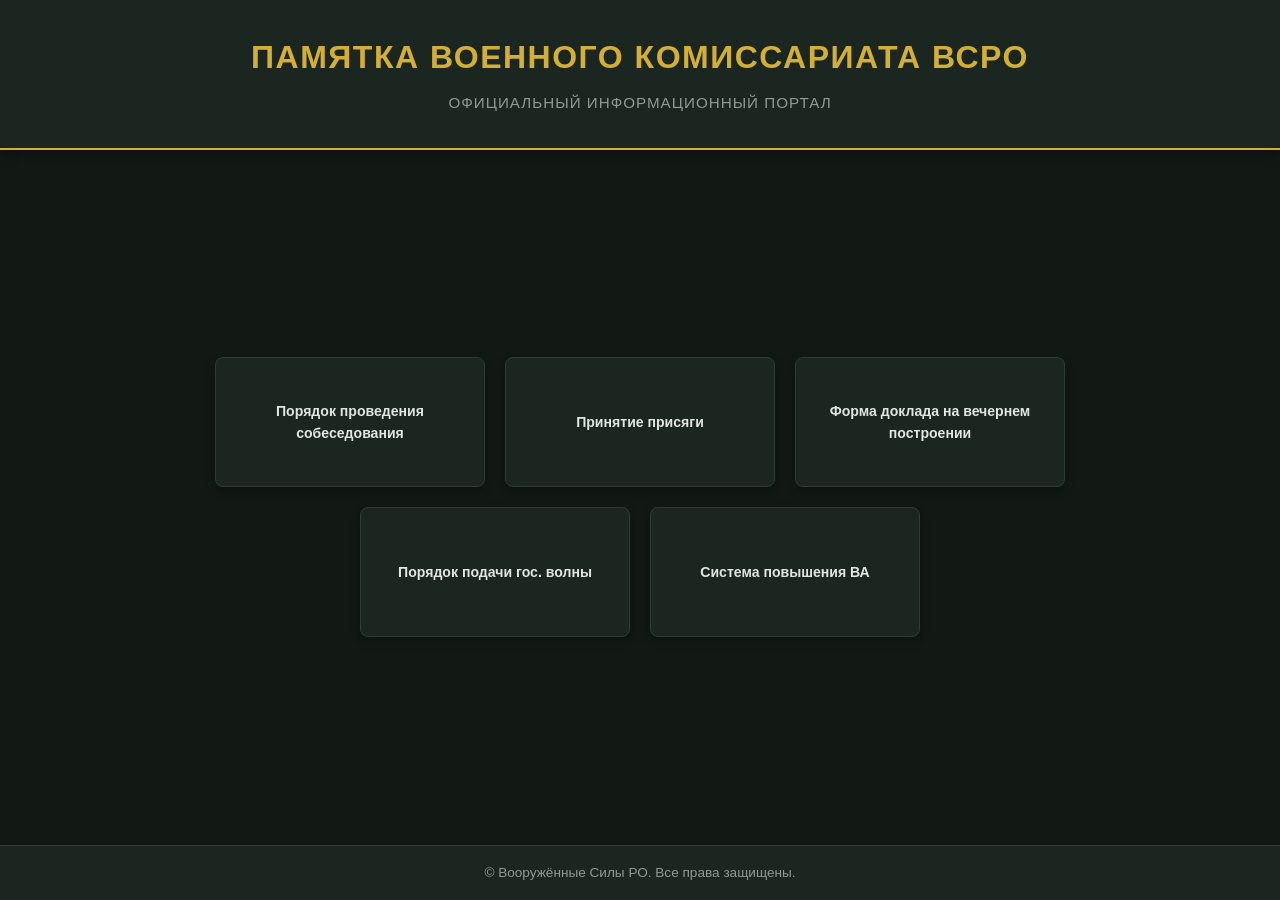
==== index.html @ a5b2d701 "Add files via upload" ====
<!DOCTYPE html>
<html lang="ru">
<head>
    <meta charset="UTF-8">
    <meta name="viewport" content="width=device-width, initial-scale=1.0">
    <title>Памятка ВК ВСРО</title>
    <link rel="stylesheet" href="style.css">
</head>
<body>

    <header class="site-header">
        <h1 class="site-title">Памятка Военного Комиссариата ВСРО</h1>
        <p class="site-subtitle">Официальный информационный портал</p>
    </header>

    <main class="container">
        <nav class="nav-grid">
            <a href="sobesedovanie.html" class="nav-button">Порядок проведения собеседования</a>
            <a href="prisyaga.html" class="nav-button">Принятие присяги</a>
            <a href="doklad.html" class="nav-button">Форма доклада на вечернем построении</a>
            <a href="gos_volna.html" class="nav-button">Порядок подачи гос. волны</a>
			<a href="povyshenie.html" class="nav-button">Система повышения ВА</a>
        </nav>
    </main>

    <footer class="site-footer">
        <p>&copy; Вооружённые Силы РО. Все права защищены.</p>
    </footer>

</body>
</html>
---- style.css ----
/* ==========================================================================
   СБРОС СТИЛЕЙ И ГЛОБАЛЬНЫЕ ПЕРЕМЕННЫЕ
   ========================================================================== */
* {
    box-sizing: border-box;
    margin: 0;
    padding: 0;
}

:root {
    /* Палитра в стиле милитари / официальный документ */
    --bg-color: #121915;          /* Тёмно-зелёный глубокий фон */
    --card-bg: #1c2620;           /* Цвет блоков и карточек */
    --accent-gold: #d4af37;       /* Золотой акцент для заголовков и рамок */
    --accent-hover: #f1c40f;      /* Яркий золотой при наведении */
    --text-main: #e0e6e3;         /* Светлый основной текст */
    --text-muted: #8e9b93;        /* Вспомогательный серый текст */
    --border-color: #2e3d34;      /* Цвет границ */
    --font-family: 'Segoe UI', Roboto, Helvetica, Arial, sans-serif;
}

html, body {
    height: 100%;
}

body {
    background-color: var(--bg-color);
    color: var(--text-main);
    font-family: var(--font-family);
    line-height: 1.6;
    display: flex;
    flex-direction: column;
    min-height: 100vh;
}

/* ==========================================================================
   ШАПКА И ПОДВАЛ (HEADER & FOOTER)
   ========================================================================== */
.site-header {
    background-color: var(--card-bg);
    border-bottom: 2px solid var(--accent-gold);
    text-align: center;
    padding: 2rem 1rem;
    box-shadow: 0 4px 12px rgba(0, 0, 0, 0.4);
    flex-shrink: 0;
}

.site-title {
    color: var(--accent-gold);
    font-size: 2rem;
    text-transform: uppercase;
    letter-spacing: 1.5px;
    font-weight: 700;
}

.site-subtitle {
    color: var(--text-muted);
    font-size: 0.95rem;
    margin-top: 0.5rem;
    text-transform: uppercase;
    letter-spacing: 1px;
}

.site-footer {
    margin-top: auto;
    background-color: var(--card-bg);
    border-top: 1px solid var(--border-color);
    text-align: center;
    padding: 1rem;
    color: var(--text-muted);
    font-size: 0.85rem;
    flex-shrink: 0;
}

/* ==========================================================================
   ОСНОВНОЙ КОНТЕЙНЕР
   ========================================================================== */
.container {
    width: 100%;
    max-width: 1200px; /* Расширили до 1200px, чтобы 2 колонки не сминались */
    margin: 0 auto;
    padding: 2rem 1rem;
    flex: 1 0 auto;
    display: flex;
    flex-direction: column;
}

/* ==========================================================================
   ГЛАВНАЯ СТРАНИЦА: ЦЕНТРИРОВАННАЯ И АДАПТИВНАЯ СЕТКА КНОПОК
   ========================================================================== */
.nav-grid {
    display: flex;
    flex-wrap: wrap;             /* Перенос на новую строку */
    justify-content: center;     /* Центрирует кнопки в каждом ряду */
    align-content: center;
    gap: 1.25rem;                /* Одинаковый зазор между кнопками */
    width: 100%;
    max-width: 900px;
    margin: auto;                /* Идеальное центрирование сетки по центру экрана */
}

.nav-button {
    display: flex;
    align-items: center;
    justify-content: center;
    text-align: center;
    background-color: var(--card-bg);
    color: var(--text-main);
    text-decoration: none;
    
    font-size: clamp(0.85rem, 1.1vw, 1.05rem);
    font-weight: 600;
    padding: 1rem;
    
    flex: 0 0 clamp(200px, 28vw, 270px);
    height: clamp(100px, 14vw, 130px);
    
    border: 1px solid var(--border-color);
    border-radius: 8px;
    
    transition: all 0.3s cubic-bezier(0.25, 0.8, 0.25, 1);
    box-shadow: 0 4px 10px rgba(0, 0, 0, 0.3);
}

.nav-button:hover {
    background-color: var(--border-color);
    color: var(--accent-hover);
    border-color: var(--accent-gold);
    transform: translateY(-4px);
    box-shadow: 0 8px 20px rgba(0, 0, 0, 0.5);
}

/* ==========================================================================
   ВНУТРЕННИЕ СТРАНИЦЫ
   ========================================================================== */
.content-block {
    width: 100%;
    background-color: var(--card-bg);
    border: 1px solid var(--border-color);
    border-radius: 6px;
    padding: 2rem;
    margin-bottom: 2rem; /* Уменьшили 6rem до 2rem, чтобы боковая колонка не улетала вниз */
    box-shadow: 0 2px 8px rgba(0, 0, 0, 0.3);
}

.page-title {
    color: var(--accent-gold);
    font-size: 1.5rem;
    margin-bottom: 1.5rem;
    border-bottom: 1px solid var(--border-color);
    padding-bottom: 0.5rem;
}

.content-text {
    font-size: 1rem;
    color: var(--text-main);
}

.content-text p {
    margin-bottom: 1rem;
}

.content-text ul, .content-text ol {
    margin-left: 1.5rem;
    margin-bottom: 1rem;
}

.content-text li {
    margin-bottom: 0.5rem;
}

/* ==========================================================================
   ФИКСИРОВАННАЯ КНОПКА "ВЕРНУТЬСЯ НА ГЛАВНУЮ" (СПРАВА СНИЗУ)
   ========================================================================== */
.btn-back-wrapper {
    position: fixed !important;
    bottom: 2rem !important;
    right: 2rem !important;
    z-index: 99999 !important;
    margin: 0 !important;
    padding: 0 !important;
}

a.btn-back {
    display: inline-flex !important;
    align-items: center !important;
    justify-content: center !important;
    background-color: var(--card-bg) !important;
    color: var(--accent-gold) !important;
    text-decoration: none !important;
    font-family: var(--font-family) !important;
    font-size: 0.95rem !important;
    font-weight: 700 !important;
    padding: 0.85rem 1.75rem !important;
    border: 2px solid var(--accent-gold) !important;
    border-radius: 50px !important;
    box-shadow: 0 4px 20px rgba(0, 0, 0, 0.7) !important;
    cursor: pointer !important;
    transition: all 0.3s ease !important;
    white-space: nowrap !important;
}

a.btn-back:hover {
    background-color: var(--accent-gold) !important;
    color: var(--bg-color) !important;
    transform: translateY(-3px) !important;
    box-shadow: 0 6px 25px rgba(212, 175, 55, 0.5) !important;
}

/* ==========================================================================
   ДВУХКОЛОНОЧНЫЙ МАКЕТ ДЛЯ СТРАНИЦЫ ПОВЫШЕНИЯ
   ========================================================================== */
.promotion-layout {
    display: flex;
    gap: 2rem;
    align-items: flex-start;
    width: 100%;
}

.promotion-main {
    flex: 1;
    min-width: 0; /* Предотвращает переполнение flex-контейнера */
}

.promotion-sidebar {
    width: 320px;
    flex-shrink: 0;
    position: sticky;
    top: 2rem; /* Отступ от верха экрана при прокрутке */
    margin-bottom: 2rem;
}

/* ==========================================================================
   АДАПТИВНОСТЬ
   ========================================================================== */
@media (max-width: 900px) {
    .promotion-layout {
        flex-direction: column;
    }

    .promotion-sidebar {
        width: 100%;
        position: static; /* На маленьких экранах панель с баллами встает обычным блоком */
    }
}

@media (max-width: 600px) {
    .site-title {
        font-size: 1.4rem;
    }

    .nav-grid {
        flex-direction: column;
        align-items: center;
    }

    .nav-button {
        flex: 1 1 100%;
        width: 100%;
        max-width: 100%;
        height: auto;
        min-height: 80px;
    }

    .btn-back-wrapper {
        bottom: 1rem !important;
        right: 1rem !important;
    }

    a.btn-back {
        padding: 0.65rem 1.25rem !important;
        font-size: 0.85rem !important;
    }
}
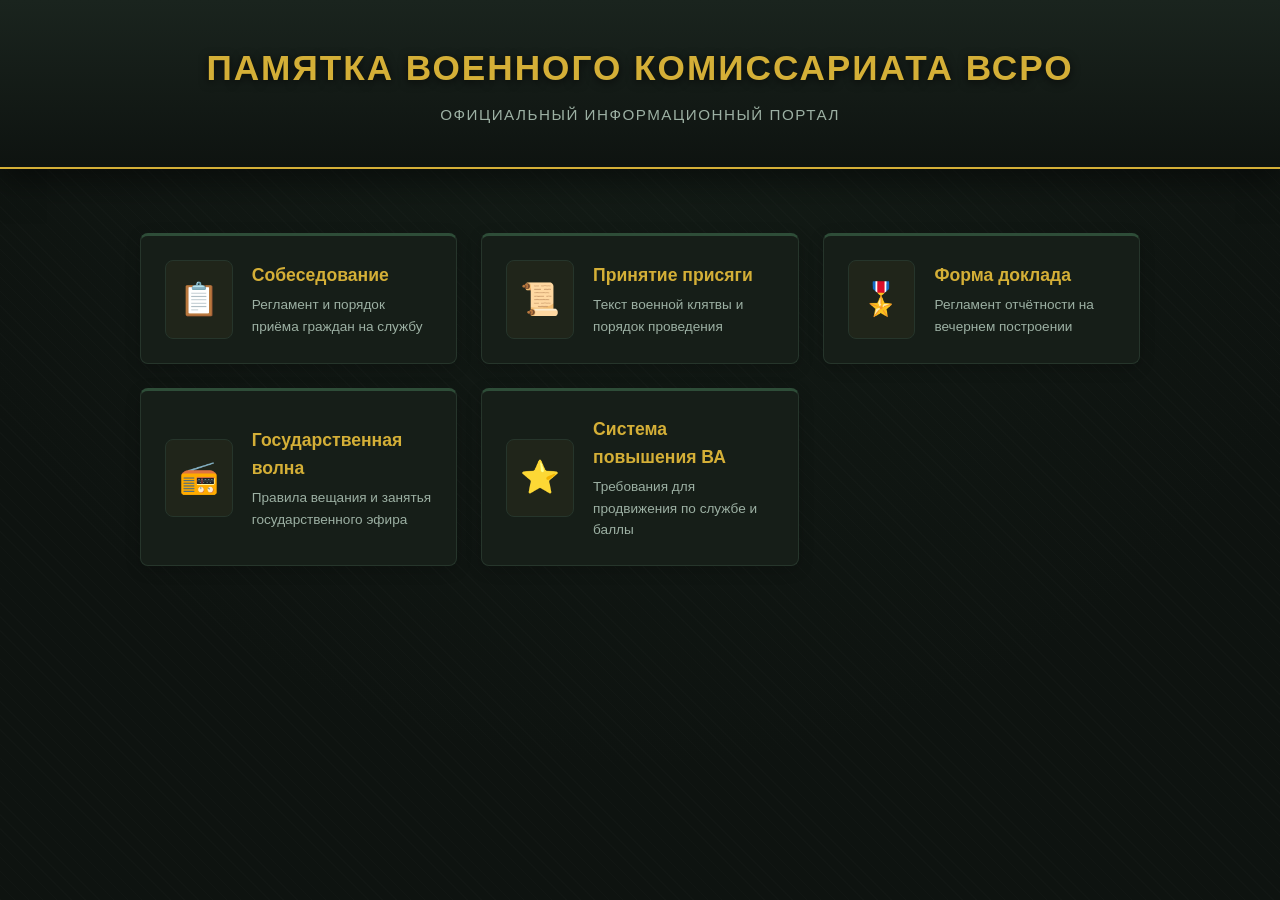
==== commit b497754b: "Add files via upload" ====
--- a/index.html
+++ b/index.html
@@ -8,24 +8,63 @@
 </head>
 <body>
 
+    <!-- Шапка сайта -->
     <header class="site-header">
         <h1 class="site-title">Памятка Военного Комиссариата ВСРО</h1>
         <p class="site-subtitle">Официальный информационный портал</p>
     </header>
 
+    <!-- Основное меню -->
     <main class="container">
         <nav class="nav-grid">
-            <a href="sobesedovanie.html" class="nav-button">Порядок проведения собеседования</a>
-            <a href="prisyaga.html" class="nav-button">Принятие присяги</a>
-            <a href="doklad.html" class="nav-button">Форма доклада на вечернем построении</a>
-            <a href="gos_volna.html" class="nav-button">Порядок подачи гос. волны</a>
-			<a href="povyshenie.html" class="nav-button">Система повышения ВА</a>
+
+            <!-- Карточка 1 -->
+            <a href="sobesedovanie.html" class="nav-card">
+                <div class="nav-icon">📋</div>
+                <div class="nav-content">
+                    <h3>Собеседование</h3>
+                    <p>Регламент и порядок приёма граждан на службу</p>
+                </div>
+            </a>
+
+            <!-- Карточка 2 -->
+            <a href="prisyaga.html" class="nav-card">
+                <div class="nav-icon">📜</div>
+                <div class="nav-content">
+                    <h3>Принятие присяги</h3>
+                    <p>Текст военной клятвы и порядок проведения</p>
+                </div>
+            </a>
+
+            <!-- Карточка 3 -->
+            <a href="doklad.html" class="nav-card">
+                <div class="nav-icon">🎖️</div>
+                <div class="nav-content">
+                    <h3>Форма доклада</h3>
+                    <p>Регламент отчётности на вечернем построении</p>
+                </div>
+            </a>
+
+            <!-- Карточка 4 -->
+            <a href="gos_volna.html" class="nav-card">
+                <div class="nav-icon">📻</div>
+                <div class="nav-content">
+                    <h3>Государственная волна</h3>
+                    <p>Правила вещания и занятья государственного эфира</p>
+                </div>
+            </a>
+
+            <!-- Карточка 5 -->
+            <a href="povyshenie.html" class="nav-card">
+                <div class="nav-icon">⭐</div>
+                <div class="nav-content">
+                    <h3>Система повышения ВА</h3>
+                    <p>Требования для продвижения по службе и баллы</p>
+                </div>
+            </a>
+
         </nav>
     </main>
 
-    <footer class="site-footer">
-        <p>&copy; Вооружённые Силы РО. Все права защищены.</p>
-    </footer>
-
 </body>
 </html>
--- a/style.css
+++ b/style.css
@@ -1,274 +1,414 @@
 /* ==========================================================================
-   СБРОС СТИЛЕЙ И ГЛОБАЛЬНЫЕ ПЕРЕМЕННЫЕ
+   СБРОС И ПЕРЕМЕННЫЕ
    ========================================================================== */
+:root {
+    --bg-main: #0e1310;
+    --card-bg: #161e18;
+    --card-bg-hover: #1c2720;
+    --accent-gold: #d4af37;
+    --accent-gold-glow: rgba(212, 175, 55, 0.2);
+    --accent-green: #2e4d38;
+    --text-primary: #e6ece8;
+    --text-secondary: #9cb0a3;
+    --border-color: #26352b;
+    --code-bg: #0a0d0b;
+    --font-heading: 'Oswald', 'Segoe UI', sans-serif;
+    --font-body: 'Roboto', 'Segoe UI', sans-serif;
+}
+
 * {
     box-sizing: border-box;
     margin: 0;
     padding: 0;
 }
 
-:root {
-    /* Палитра в стиле милитари / официальный документ */
-    --bg-color: #121915;          /* Тёмно-зелёный глубокий фон */
-    --card-bg: #1c2620;           /* Цвет блоков и карточек */
-    --accent-gold: #d4af37;       /* Золотой акцент для заголовков и рамок */
-    --accent-hover: #f1c40f;      /* Яркий золотой при наведении */
-    --text-main: #e0e6e3;         /* Светлый основной текст */
-    --text-muted: #8e9b93;        /* Вспомогательный серый текст */
-    --border-color: #2e3d34;      /* Цвет границ */
-    --font-family: 'Segoe UI', Roboto, Helvetica, Arial, sans-serif;
-}
-
-html, body {
-    height: 100%;
-}
-
 body {
-    background-color: var(--bg-color);
-    color: var(--text-main);
-    font-family: var(--font-family);
+    background-color: var(--bg-main);
+    background-image: 
+        radial-gradient(circle at 50% 0%, rgba(46, 77, 56, 0.15), transparent 70%),
+        repeating-linear-gradient(45deg, rgba(255, 255, 255, 0.01) 0, rgba(255, 255, 255, 0.01) 1px, transparent 0, transparent 10px);
+    color: var(--text-primary);
+    font-family: var(--font-body);
     line-height: 1.6;
+    min-height: 100vh;
     display: flex;
     flex-direction: column;
-    min-height: 100vh;
 }
 
 /* ==========================================================================
-   ШАПКА И ПОДВАЛ (HEADER & FOOTER)
+   ШАПКА
    ========================================================================== */
 .site-header {
-    background-color: var(--card-bg);
+    background: linear-gradient(180deg, #1a241e 0%, var(--bg-main) 100%);
     border-bottom: 2px solid var(--accent-gold);
     text-align: center;
-    padding: 2rem 1rem;
-    box-shadow: 0 4px 12px rgba(0, 0, 0, 0.4);
-    flex-shrink: 0;
+    padding: 2.5rem 1rem;
+    position: relative;
+    box-shadow: 0 10px 30px rgba(0, 0, 0, 0.5);
 }
 
 .site-title {
     color: var(--accent-gold);
-    font-size: 2rem;
+    font-size: 2.2rem;
+    font-weight: 700;
+    text-transform: uppercase;
+    letter-spacing: 2px;
+    text-shadow: 0 2px 10px rgba(0, 0, 0, 0.7);
+}
+
+.site-subtitle {
+    color: var(--text-secondary);
+    font-size: 0.95rem;
+    margin-top: 0.4rem;
     text-transform: uppercase;
     letter-spacing: 1.5px;
-    font-weight: 700;
-}
-
-.site-subtitle {
-    color: var(--text-muted);
-    font-size: 0.95rem;
-    margin-top: 0.5rem;
-    text-transform: uppercase;
-    letter-spacing: 1px;
-}
-
-.site-footer {
-    margin-top: auto;
-    background-color: var(--card-bg);
-    border-top: 1px solid var(--border-color);
-    text-align: center;
-    padding: 1rem;
-    color: var(--text-muted);
+}
+
+/* ==========================================================================
+   КАРТОЧКИ НА ГЛАВНОЙ СТРАНИЦЕ (INDEX.HTML)
+   ========================================================================== */
+.nav-grid {
+    display: grid;
+    grid-template-columns: repeat(auto-fit, minmax(280px, 1fr));
+    gap: 1.5rem;
+    width: 100%;
+    max-width: 1000px;
+    margin: 2rem auto;
+}
+
+.nav-card {
+    background: var(--card-bg);
+    border: 1px solid var(--border-color);
+    border-top: 3px solid var(--accent-green);
+    border-radius: 8px;
+    padding: 1.5rem;
+    display: flex;
+    align-items: center;
+    gap: 1.2rem;
+    text-decoration: none;
+    color: var(--text-primary);
+    transition: all 0.3s cubic-bezier(0.4, 0, 0.2, 1);
+    box-shadow: 0 4px 15px rgba(0,0,0,0.2);
+}
+
+.nav-card:hover {
+    background: var(--card-bg-hover);
+    border-top-color: var(--accent-gold);
+    transform: translateY(-5px);
+    box-shadow: 0 8px 25px var(--accent-gold-glow);
+}
+
+.nav-icon {
+    font-size: 2rem;
+    background: rgba(212, 175, 55, 0.05);
+    padding: 0.8rem;
+    border-radius: 8px;
+    border: 1px solid var(--border-color);
+}
+
+.nav-content h3 {
+    color: var(--accent-gold);
+    font-size: 1.1rem;
+    margin-bottom: 0.3rem;
+}
+
+.nav-content p {
+    color: var(--text-secondary);
     font-size: 0.85rem;
-    flex-shrink: 0;
 }
 
 /* ==========================================================================
-   ОСНОВНОЙ КОНТЕЙНЕР
+   КОНТЕНТНЫЕ БЛОКИ
    ========================================================================== */
 .container {
-    width: 100%;
-    max-width: 1200px; /* Расширили до 1200px, чтобы 2 колонки не сминались */
+    max-width: 1100px;
     margin: 0 auto;
     padding: 2rem 1rem;
-    flex: 1 0 auto;
-    display: flex;
-    flex-direction: column;
-}
-
-/* ==========================================================================
-   ГЛАВНАЯ СТРАНИЦА: ЦЕНТРИРОВАННАЯ И АДАПТИВНАЯ СЕТКА КНОПОК
-   ========================================================================== */
-.nav-grid {
-    display: flex;
-    flex-wrap: wrap;             /* Перенос на новую строку */
-    justify-content: center;     /* Центрирует кнопки в каждом ряду */
-    align-content: center;
-    gap: 1.25rem;                /* Одинаковый зазор между кнопками */
-    width: 100%;
-    max-width: 900px;
-    margin: auto;                /* Идеальное центрирование сетки по центру экрана */
-}
-
-.nav-button {
-    display: flex;
-    align-items: center;
-    justify-content: center;
-    text-align: center;
-    background-color: var(--card-bg);
-    color: var(--text-main);
+    flex: 1;
+}
+
+.content-block {
+    background: var(--card-bg);
+    border: 1px solid var(--border-color);
+    border-radius: 10px;
+    padding: 2.5rem;
+    box-shadow: 0 10px 30px rgba(0, 0, 0, 0.4);
+}
+
+.page-title {
+    color: var(--accent-gold);
+    font-size: 1.6rem;
+    letter-spacing: 1px;
+    margin-bottom: 1.5rem;
+    padding-bottom: 0.75rem;
+    border-bottom: 2px solid var(--border-color);
+    position: relative;
+}
+
+.page-title::after {
+    content: '';
+    position: absolute;
+    bottom: -2px;
+    left: 0;
+    width: 80px;
+    height: 2px;
+    background: var(--accent-gold);
+}
+
+/* Стилизация речи и цитат */
+.speech-box {
+    background: rgba(14, 19, 16, 0.6);
+    border-left: 4px solid var(--accent-gold);
+    border-radius: 0 8px 8px 0;
+    padding: 1.25rem 1.5rem;
+    margin: 1.25rem 0;
+    font-style: italic;
+    box-shadow: inset 0 0 10px rgba(0,0,0,0.5);
+}
+
+/* Стилизация игровых команд */
+code {
+    background: var(--code-bg);
+    color: #4cd137;
+    padding: 0.2rem 0.5rem;
+    border-radius: 4px;
+    font-family: 'Consolas', 'Courier New', monospace;
+    font-size: 0.95rem;
+    border: 1px solid rgba(76, 209, 55, 0.2);
+}
+
+.code-block {
+    display: block;
+    background: var(--code-bg);
+    border: 1px solid var(--border-color);
+    border-left: 3px solid #4cd137;
+    padding: 1rem;
+    border-radius: 6px;
+    margin: 1rem 0;
+    overflow-x: auto;
+}
+
+/* Таблицы / Баллы */
+.promotion-layout {
+    display: grid;
+    grid-template-columns: 1fr 320px;
+    gap: 2rem;
+}
+
+@media (max-width: 900px) {
+    .promotion-layout {
+        grid-template-columns: 1fr;
+    }
+}
+
+/* Кнопка Вернуться */
+.btn-back-wrapper {
+    position: fixed;
+    bottom: 2rem;
+    right: 2rem;
+    z-index: 100;
+}
+
+a.btn-back {
+    background: var(--card-bg);
+    color: var(--accent-gold);
+    padding: 0.75rem 1.5rem;
+    border-radius: 30px;
+    border: 1px solid var(--accent-gold);
     text-decoration: none;
-    
-    font-size: clamp(0.85rem, 1.1vw, 1.05rem);
-    font-weight: 600;
-    padding: 1rem;
-    
-    flex: 0 0 clamp(200px, 28vw, 270px);
-    height: clamp(100px, 14vw, 130px);
-    
-    border: 1px solid var(--border-color);
-    border-radius: 8px;
-    
-    transition: all 0.3s cubic-bezier(0.25, 0.8, 0.25, 1);
-    box-shadow: 0 4px 10px rgba(0, 0, 0, 0.3);
-}
-
-.nav-button:hover {
-    background-color: var(--border-color);
-    color: var(--accent-hover);
-    border-color: var(--accent-gold);
-    transform: translateY(-4px);
-    box-shadow: 0 8px 20px rgba(0, 0, 0, 0.5);
-}
-
-/* ==========================================================================
-   ВНУТРЕННИЕ СТРАНИЦЫ
-   ========================================================================== */
-.content-block {
-    width: 100%;
-    background-color: var(--card-bg);
-    border: 1px solid var(--border-color);
-    border-radius: 6px;
-    padding: 2rem;
-    margin-bottom: 2rem; /* Уменьшили 6rem до 2rem, чтобы боковая колонка не улетала вниз */
-    box-shadow: 0 2px 8px rgba(0, 0, 0, 0.3);
-}
-
-.page-title {
-    color: var(--accent-gold);
-    font-size: 1.5rem;
-    margin-bottom: 1.5rem;
-    border-bottom: 1px solid var(--border-color);
-    padding-bottom: 0.5rem;
-}
-
-.content-text {
-    font-size: 1rem;
-    color: var(--text-main);
-}
-
-.content-text p {
-    margin-bottom: 1rem;
-}
-
-.content-text ul, .content-text ol {
-    margin-left: 1.5rem;
-    margin-bottom: 1rem;
-}
-
-.content-text li {
+    font-weight: bold;
+    box-shadow: 0 5px 20px rgba(0,0,0,0.5);
+    transition: all 0.3s ease;
+}
+
+a.btn-back:hover {
+    background: var(--accent-gold);
+    color: var(--bg-main);
+    box-shadow: 0 0 20px var(--accent-gold-glow);
+}
+
+/* Отступ от жёлтой линии и фикс списков */
+.rank-card {
+    background-color: var(--bg-main);
+    border-left: 4px solid var(--accent-gold);
+    padding: 1.25rem 1.5rem; /* 1.5rem делает нужный отступ от линии */
+    border-radius: 4px;
+    margin-bottom: 1.25rem;
+}
+
+.rank-card-danger {
+    border-left-color: #e74c3c;
+}
+
+/* Фикс маркированного списка внутри блока */
+.rank-card ul {
+    list-style-type: disc;
+    padding-left: 1.25rem; /* Задвигает точки внутрь блока */
+    margin-bottom: 0;
+}
+
+.rank-card ul li {
+    margin-bottom: 0.2rem;
+    color: var(--text-primary);
+}
+
+/* Заголовок обычного ранга */
+.rank-title {
+    font-size: 1.1rem;
+    font-weight: bold;
+    color: var(--accent-gold);
     margin-bottom: 0.5rem;
 }
 
-/* ==========================================================================
-   ФИКСИРОВАННАЯ КНОПКА "ВЕРНУТЬСЯ НА ГЛАВНУЮ" (СПРАВА СНИЗУ)
-   ========================================================================== */
-.btn-back-wrapper {
-    position: fixed !important;
-    bottom: 2rem !important;
-    right: 2rem !important;
-    z-index: 99999 !important;
-    margin: 0 !important;
-    padding: 0 !important;
-}
-
-a.btn-back {
-    display: inline-flex !important;
-    align-items: center !important;
-    justify-content: center !important;
-    background-color: var(--card-bg) !important;
-    color: var(--accent-gold) !important;
-    text-decoration: none !important;
-    font-family: var(--font-family) !important;
-    font-size: 0.95rem !important;
-    font-weight: 700 !important;
-    padding: 0.85rem 1.75rem !important;
-    border: 2px solid var(--accent-gold) !important;
-    border-radius: 50px !important;
-    box-shadow: 0 4px 20px rgba(0, 0, 0, 0.7) !important;
-    cursor: pointer !important;
-    transition: all 0.3s ease !important;
-    white-space: nowrap !important;
-}
-
-a.btn-back:hover {
-    background-color: var(--accent-gold) !important;
-    color: var(--bg-color) !important;
-    transform: translateY(-3px) !important;
-    box-shadow: 0 6px 25px rgba(212, 175, 55, 0.5) !important;
-}
-
-/* ==========================================================================
-   ДВУХКОЛОНОЧНЫЙ МАКЕТ ДЛЯ СТРАНИЦЫ ПОВЫШЕНИЯ
-   ========================================================================== */
-.promotion-layout {
-    display: flex;
-    gap: 2rem;
-    align-items: flex-start;
-    width: 100%;
-}
-
-.promotion-main {
-    flex: 1;
-    min-width: 0; /* Предотвращает переполнение flex-контейнера */
-}
-
+/* Заголовок красного ранга (11-12+) */
+.rank-title-danger {
+    font-size: 1.1rem;
+    font-weight: bold;
+    color: #e74c3c;
+    margin-bottom: 0.5rem;
+}
+
+/* Позиционирование и ширина самого сайдбара */
 .promotion-sidebar {
     width: 320px;
     flex-shrink: 0;
     position: sticky;
-    top: 2rem; /* Отступ от верха экрана при прокрутке */
+    top: 2rem;
+}
+
+/* Заголовок сайдбара */
+.sidebar-title {
+    color: var(--accent-gold);
+    margin-bottom: 1rem;
+    font-size: 1.2rem;
+}
+
+/* Список баллов */
+.points-list {
+    list-style: none;
+    padding-left: 0;
+    font-size: 0.9rem;
+}
+
+.points-list li {
+    padding: 0.4rem 0;
+    border-bottom: 1px solid var(--border-color);
+    display: flex;
+    justify-content: space-between;
+    align-items: center;
+    gap: 0.5rem;
+}
+
+.points-list li strong {
+    color: var(--accent-hover);
+    white-space: nowrap;
+}
+
+/* Подсветка для ВВК */
+.points-highlight {
+    background-color: rgba(212, 175, 55, 0.05);
+    border-radius: 4px;
+}
+
+/* Блоки и секции регламента */
+.step-section {
     margin-bottom: 2rem;
-}
-
-/* ==========================================================================
-   АДАПТИВНОСТЬ
-   ========================================================================== */
-@media (max-width: 900px) {
-    .promotion-layout {
-        flex-direction: column;
-    }
-
-    .promotion-sidebar {
-        width: 100%;
-        position: static; /* На маленьких экранах панель с баллами встает обычным блоком */
-    }
-}
-
-@media (max-width: 600px) {
-    .site-title {
-        font-size: 1.4rem;
-    }
-
-    .nav-grid {
-        flex-direction: column;
-        align-items: center;
-    }
-
-    .nav-button {
-        flex: 1 1 100%;
-        width: 100%;
-        max-width: 100%;
-        height: auto;
-        min-height: 80px;
-    }
-
-    .btn-back-wrapper {
-        bottom: 1rem !important;
-        right: 1rem !important;
-    }
-
-    a.btn-back {
-        padding: 0.65rem 1.25rem !important;
-        font-size: 0.85rem !important;
-    }
+    padding-bottom: 1.5rem;
+    border-bottom: 1px solid var(--border-color);
+}
+
+.step-section:last-child {
+    border-bottom: none;
+    margin-bottom: 0;
+}
+
+.step-title {
+    color: var(--accent-gold);
+    font-size: 1.25rem;
+    font-weight: bold;
+    margin-bottom: 0.75rem;
+}
+
+.step-title-warning {
+    color: var(--accent-hover);
+    font-size: 1.25rem;
+    font-weight: bold;
+    margin-bottom: 0.75rem;
+}
+
+/* Нумерованные и маркированные списки */
+.rules-list,
+.info-list {
+    padding-left: 1.25rem;
+    margin-bottom: 1rem;
+}
+
+.rules-list li,
+.info-list li {
+    margin-bottom: 0.5rem;
+}
+
+.rules-list li::marker {
+    color: var(--accent-gold);
+    font-weight: bold;
+}
+
+/* Выделение акцентного текста и предупреждений */
+.text-danger {
+    color: #e74c3c;
+    font-weight: bold;
+}
+
+.info-note {
+    background-color: var(--bg-main);
+    border-left: 3px solid var(--accent-gold);
+    padding: 0.75rem 1rem;
+    margin: 0.75rem 0;
+    font-style: italic;
+    font-size: 0.95rem;
+    border-radius: 0 4px 4px 0;
+}
+
+.info-note-danger {
+    border-left-color: #e74c3c;
+}
+
+/* Блоки речей и цитат */
+.speech-box {
+    background-color: var(--bg-main);
+    border-left: 3px solid var(--accent-gold);
+    border-radius: 4px;
+    padding: 1.25rem;
+    margin-top: 0.75rem;
+    font-style: italic;
+}
+
+.speech-box p {
+    margin-bottom: 0.75rem;
+}
+
+.speech-box p:last-child {
+    margin-bottom: 0;
+}
+
+/* Оформление текста самой присяги */
+.oath-box {
+    background-color: var(--bg-main);
+    border: 1px dashed var(--accent-gold);
+    border-radius: 4px;
+    padding: 1.25rem;
+    margin-top: 0.75rem;
+}
+
+.oath-text {
+    font-size: 1.05rem;
+    line-height: 1.7;
+    text-align: justify;
+    margin-bottom: 0;
+}
+
+.speech-highlight {
+    font-weight: bold;
+    color: var(--accent-hover);
+    font-style: normal;
 }
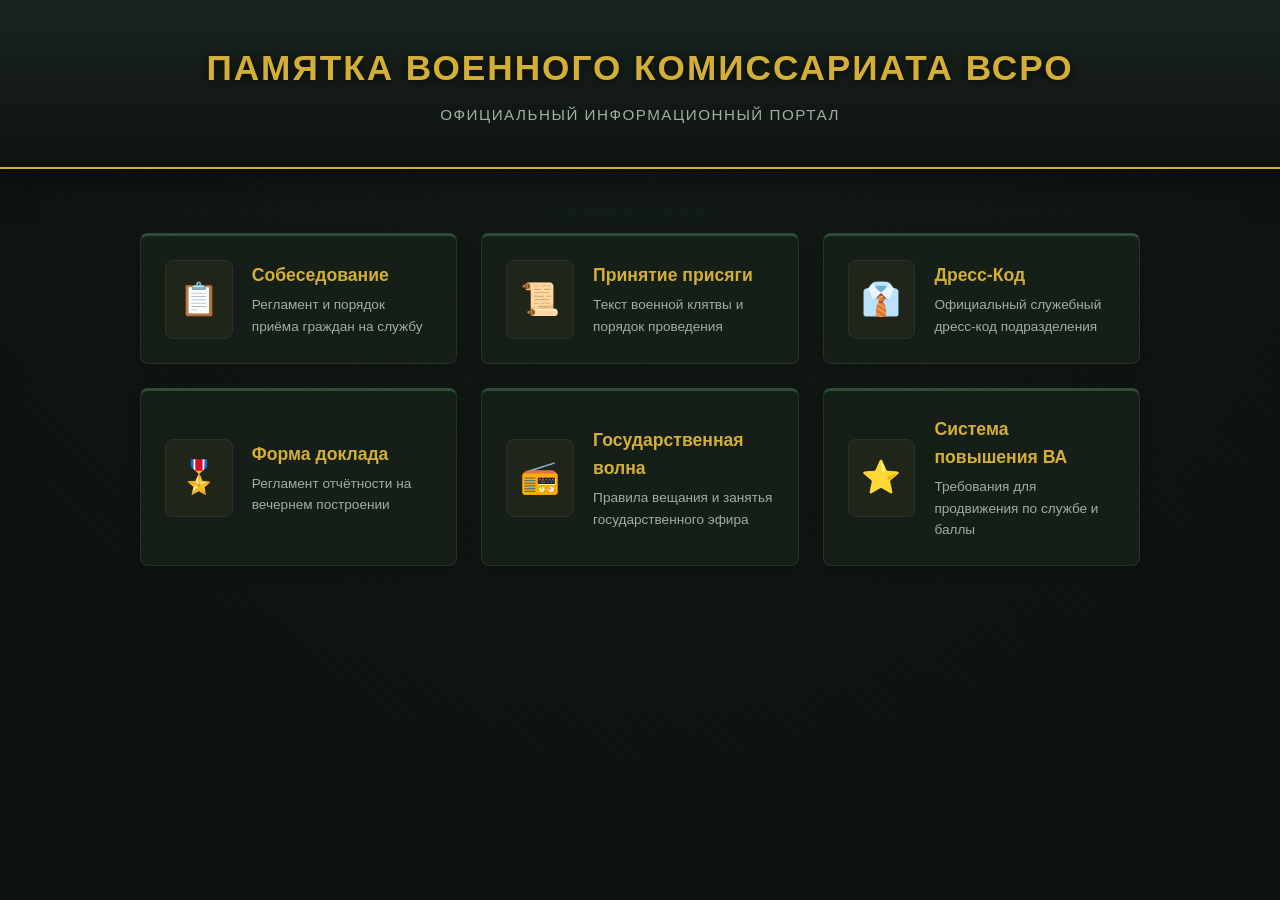
==== commit fcdaaa1b: "Add files via upload" ====
--- a/index.html
+++ b/index.html
@@ -18,7 +18,7 @@
     <main class="container">
         <nav class="nav-grid">
 
-            <!-- Карточка 1 -->
+            <!-- 1. Собеседование (Первичное действие) -->
             <a href="sobesedovanie.html" class="nav-card">
                 <div class="nav-icon">📋</div>
                 <div class="nav-content">
@@ -27,7 +27,7 @@
                 </div>
             </a>
 
-            <!-- Карточка 2 -->
+            <!-- 2. Принятие присяги (Начало службы) -->
             <a href="prisyaga.html" class="nav-card">
                 <div class="nav-icon">📜</div>
                 <div class="nav-content">
@@ -36,7 +36,16 @@
                 </div>
             </a>
 
-            <!-- Карточка 3 -->
+            <!-- 3. Дресс-Код (Внешний вид военнослужащего) -->
+            <a href="dresscode.html" class="nav-card">
+                <div class="nav-icon">👔</div>
+                <div class="nav-content">
+                    <h3>Дресс-Код</h3>
+                    <p>Официальный служебный дресс-код подразделения</p>
+                </div>
+            </a>
+
+            <!-- 4. Форма доклада (Ежедневная отчётность) -->
             <a href="doklad.html" class="nav-card">
                 <div class="nav-icon">🎖️</div>
                 <div class="nav-content">
@@ -45,7 +54,7 @@
                 </div>
             </a>
 
-            <!-- Карточка 4 -->
+            <!-- 5. Государственная волна (Работа со СМИ/эфиром) -->
             <a href="gos_volna.html" class="nav-card">
                 <div class="nav-icon">📻</div>
                 <div class="nav-content">
@@ -54,7 +63,7 @@
                 </div>
             </a>
 
-            <!-- Карточка 5 -->
+            <!-- 6. Система повышения (Карьерный рост) -->
             <a href="povyshenie.html" class="nav-card">
                 <div class="nav-icon">⭐</div>
                 <div class="nav-content">
--- a/style.css
+++ b/style.css
@@ -193,6 +193,7 @@
     display: grid;
     grid-template-columns: 1fr 320px;
     gap: 2rem;
+    align-items: start;
 }
 
 @media (max-width: 900px) {
@@ -270,7 +271,6 @@
 
 /* Позиционирование и ширина самого сайдбара */
 .promotion-sidebar {
-    width: 320px;
     flex-shrink: 0;
     position: sticky;
     top: 2rem;
@@ -411,4 +411,117 @@
     font-weight: bold;
     color: var(--accent-hover);
     font-style: normal;
+}
+
+/* Сетка для карточек дресс-кода */
+.dresscode-grid {
+    display: grid;
+    grid-template-columns: repeat(auto-fit, minmax(260px, 1fr));
+    gap: 1.5rem;
+    margin-top: 1rem;
+}
+
+.dresscode-grid.single-item {
+    max-width: 400px;
+}
+
+/* Карточка одежды */
+.dresscode-card {
+    background: var(--bg-main);
+    border: 1px solid var(--border-color);
+    border-radius: 6px;
+    padding: 0.75rem;
+    text-align: center;
+    transition: transform 0.2s ease, border-color 0.2s ease;
+}
+
+.dresscode-card:hover {
+    border-color: var(--accent-gold);
+    transform: translateY(-3px);
+}
+
+/* Изображения */
+.dresscode-img {
+    width: 100%;
+    height: auto;
+    max-height: 450px;
+    object-fit: cover;
+    border-radius: 4px;
+    border: 1px solid var(--border-color);
+}
+
+/* Подпись под изображением */
+.dresscode-label {
+    display: block;
+    margin-top: 0.75rem;
+    font-weight: bold;
+    color: var(--accent-gold);
+    font-size: 0.95rem;
+}
+
+/* Указатель при наведении на изображение */
+.dresscode-img {
+    cursor: pointer;
+    transition: transform 0.2s ease, filter 0.2s ease;
+}
+
+.dresscode-img:hover {
+    filter: brightness(1.1);
+}
+
+/* Модальное окно просмотра картинок */
+.modal {
+    display: none;
+    position: fixed;
+    z-index: 1000;
+    left: 0;
+    top: 0;
+    width: 100%;
+    height: 100%;
+    overflow: hidden;
+    background-color: rgba(0, 0, 0, 0.85);
+    backdrop-filter: blur(5px);
+    flex-direction: column;
+    justify-content: center;
+    align-items: center;
+    animation: fadeIn 0.25s ease;
+}
+
+.modal-content {
+    margin: auto;
+    display: block;
+    max-width: 90%;
+    max-height: 80vh;
+    border-radius: 6px;
+    border: 2px solid var(--accent-gold);
+    box-shadow: 0 0 25px rgba(212, 175, 55, 0.3);
+    object-fit: contain;
+}
+
+.modal-caption {
+    margin-top: 15px;
+    color: var(--text-primary);
+    font-size: 1.1rem;
+    font-weight: bold;
+    text-align: center;
+}
+
+.modal-close {
+    position: absolute;
+    top: 20px;
+    right: 35px;
+    color: var(--accent-gold);
+    font-size: 40px;
+    font-weight: bold;
+    cursor: pointer;
+    transition: color 0.2s ease;
+}
+
+.modal-close:hover {
+    color: #fff;
+}
+
+@keyframes fadeIn {
+    from { opacity: 0; }
+    to { opacity: 1; }
 }
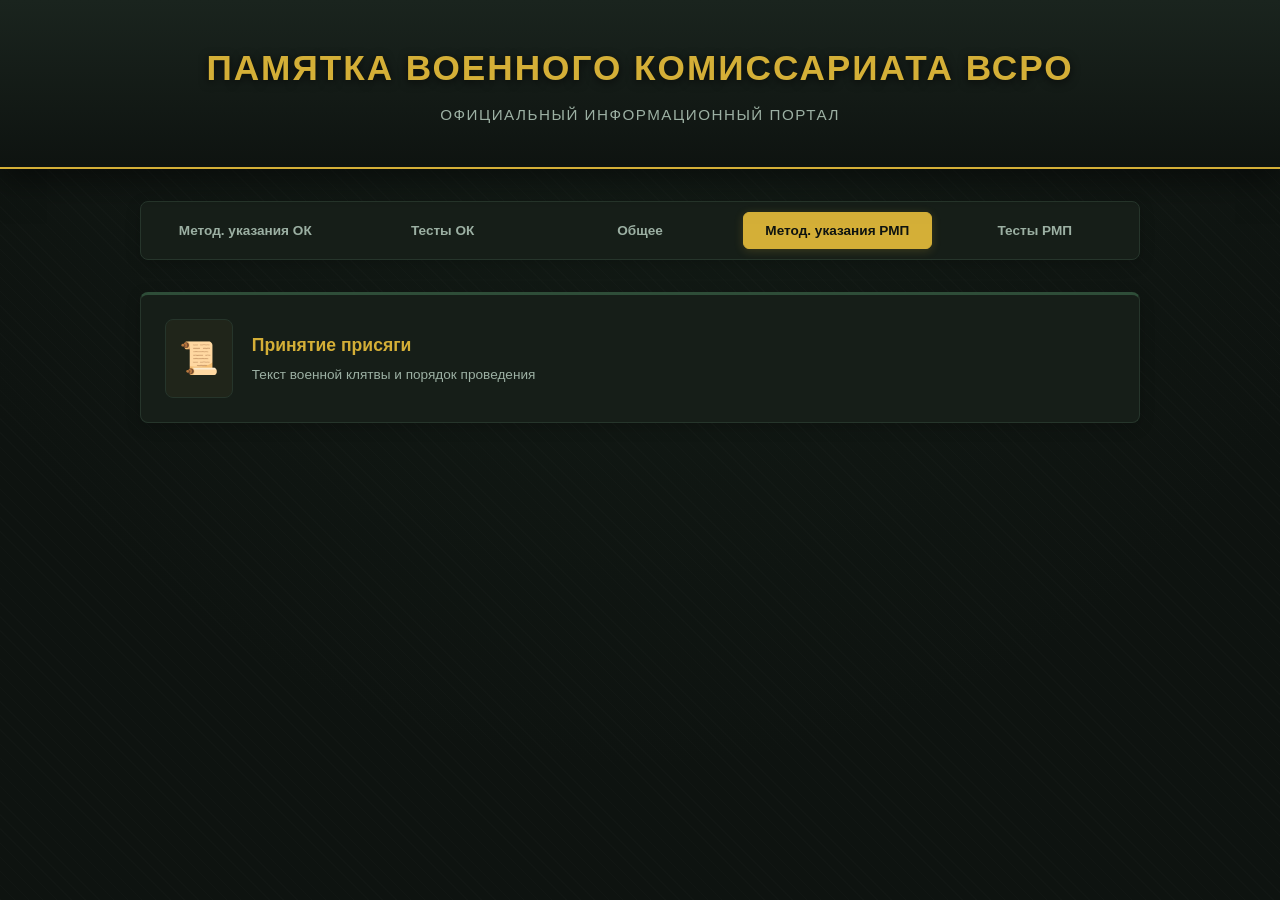
==== commit 3fb4f9bd: "Add files via upload" ====
--- a/index.html
+++ b/index.html
@@ -16,18 +16,42 @@
 
     <!-- Основное меню -->
     <main class="container">
-        <nav class="nav-grid">
 
-            <!-- 1. Собеседование (Первичное действие) -->
+        <!-- Кнопки переключения категорий -->
+        <nav class="nav-tabs-wrapper">
+            <div class="nav-tabs">
+                <button class="tab-btn" onclick="switchCategory('ok')">Метод. указания ОК</button>
+				<button class="tab-btn" onclick="switchCategory('tests-ok')">Тесты ОК</button>
+                <button class="tab-btn" onclick="switchCategory('general')">Общее</button>
+                <button class="tab-btn active" onclick="switchCategory('rmp')">Метод. указания РМП</button>
+                <button class="tab-btn" onclick="switchCategory('tests-rmp')">Тесты РМП</button>
+            </div>
+        </nav>
+
+        <!-- 1. Карточки: Методические указания ОК -->
+        <nav id="cat-ok" class="nav-grid category-content" style="display: none;">
+
             <a href="sobesedovanie.html" class="nav-card">
                 <div class="nav-icon">📋</div>
                 <div class="nav-content">
-                    <h3>Собеседование</h3>
-                    <p>Регламент и порядок приёма граждан на службу</p>
+                    <h3>Призывная комиссия</h3>
+                    <p>Регламент и порядок призыва граждан на службу</p>
                 </div>
             </a>
 
-            <!-- 2. Принятие присяги (Начало службы) -->
+            <a href="gos_volna.html" class="nav-card">
+                <div class="nav-icon">📻</div>
+                <div class="nav-content">
+                    <h3>Государственная волна</h3>
+                    <p>Правила вещания и занятия государственного эфира</p>
+                </div>
+            </a>
+
+        </nav>
+
+        <!-- 2. Карточки: Методические указания РМП -->
+        <nav id="cat-rmp" class="nav-grid category-content">
+
             <a href="prisyaga.html" class="nav-card">
                 <div class="nav-icon">📜</div>
                 <div class="nav-content">
@@ -36,7 +60,11 @@
                 </div>
             </a>
 
-            <!-- 3. Дресс-Код (Внешний вид военнослужащего) -->
+        </nav>
+
+        <!-- 3. Карточки: Общее -->
+        <nav id="cat-general" class="nav-grid category-content" style="display: none;">
+
             <a href="dresscode.html" class="nav-card">
                 <div class="nav-icon">👔</div>
                 <div class="nav-content">
@@ -45,7 +73,14 @@
                 </div>
             </a>
 
-            <!-- 4. Форма доклада (Ежедневная отчётность) -->
+            <a href="povyshenie.html" class="nav-card">
+                <div class="nav-icon">⭐</div>
+                <div class="nav-content">
+                    <h3>Система повышения ВА</h3>
+                    <p>Требования для продвижения по службе и баллы</p>
+                </div>
+            </a>
+
             <a href="doklad.html" class="nav-card">
                 <div class="nav-icon">🎖️</div>
                 <div class="nav-content">
@@ -54,26 +89,65 @@
                 </div>
             </a>
 
-            <!-- 5. Государственная волна (Работа со СМИ/эфиром) -->
-            <a href="gos_volna.html" class="nav-card">
-                <div class="nav-icon">📻</div>
+        </nav>
+
+        <!-- 4. Карточки: Тесты ОК -->
+        <nav id="cat-tests-ok" class="nav-grid category-content" style="display: none;">
+
+            <a href="test_ok_kadr.html" class="nav-card">
+                <div class="nav-icon">📊</div>
                 <div class="nav-content">
-                    <h3>Государственная волна</h3>
-                    <p>Правила вещания и занятья государственного эфира</p>
-                </div>
-            </a>
-
-            <!-- 6. Система повышения (Карьерный рост) -->
-            <a href="povyshenie.html" class="nav-card">
-                <div class="nav-icon">⭐</div>
-                <div class="nav-content">
-                    <h3>Система повышения ВА</h3>
-                    <p>Требования для продвижения по службе и баллы</p>
+                    <h3>Тест 1</h3>
+                    <p>-</p>
                 </div>
             </a>
 
         </nav>
+
+        <!-- 5. Карточки: Тесты РМП -->
+        <nav id="cat-tests-rmp" class="nav-grid category-content" style="display: none;">
+
+            <a href="test_ustav.html" class="nav-card">
+                <div class="nav-icon">📝</div>
+                <div class="nav-content">
+                    <h3>Тест 1</h3>
+                    <p>-</p>
+                </div>
+            </a>
+
+            <a href="test_rmp_instruktor.html" class="nav-card">
+                <div class="nav-icon">🎓</div>
+                <div class="nav-content">
+                    <h3>Тест 2</h3>
+                    <p>-</p>
+                </div>
+            </a>
+
+        </nav>
+
     </main>
+
+    <!-- Скрипт для мгновенного переключения карточек -->
+    <script>
+        function switchCategory(catName) {
+            // Скрываем все категории карточек
+            const categories = document.querySelectorAll('.category-content');
+            categories.forEach(cat => cat.style.display = 'none');
+
+            // Убираем активный класс со всех кнопок
+            const buttons = document.querySelectorAll('.tab-btn');
+            buttons.forEach(btn => btn.classList.remove('active'));
+
+            // Показываем нужную категорию
+            const activeCategory = document.getElementById('cat-' + catName);
+            if (activeCategory) {
+                activeCategory.style.display = 'grid';
+            }
+
+            // Ставим активный класс на нажатую кнопку
+            event.currentTarget.classList.add('active');
+        }
+    </script>
 
 </body>
 </html>
--- a/style.css
+++ b/style.css
@@ -524,4 +524,155 @@
 @keyframes fadeIn {
     from { opacity: 0; }
     to { opacity: 1; }
+}
+
+/* Исправление переменной --accent-hover */
+.step-title-warning {
+    color: var(--accent-gold);
+    font-size: 1.25rem;
+    font-weight: bold;
+    margin-bottom: 0.75rem;
+}
+
+/* Сплавленный акцент для ура и баллов */
+.speech-highlight,
+.points-list li strong {
+    color: var(--accent-gold);
+    font-weight: bold;
+    font-style: normal;
+}
+
+/* Предупреждающая плашка */
+.info-note-warning {
+    background-color: var(--bg-main);
+    border-left: 3px solid #f39c12;
+    padding: 0.75rem 1rem;
+    margin: 0.75rem 0;
+    font-style: italic;
+    font-size: 0.95rem;
+    border-radius: 0 4px 4px 0;
+}
+
+/* ==========================================================================
+   НАВИГАЦИОННЫЕ ТАБЫ / ПЕРЕКЛЮЧАТЕЛИ (5 КНОПОК)
+   ========================================================================== */
+.nav-tabs-wrapper {
+	width: 1000px;
+    margin: 0 auto 1.5rem auto;
+}
+
+.nav-tabs {
+    width: 100%; /* Гарантирует, что блок не будет сжиматься */
+    box-sizing: border-box; /* Чтобы padding не раздувал ширину */
+    display: flex;
+    justify-content: space-between;
+    align-items: center;
+    gap: 0.5rem;
+    background: var(--card-bg);
+    border: 1px solid var(--border-color);
+    padding: 0.6rem;
+    border-radius: 8px;
+    box-shadow: 0 4px 15px rgba(0, 0, 0, 0.2);
+	
+}
+
+.tab-btn {
+    /* Фиксированная ширина для 5 кнопок */
+	flex: 1; /* Каждая кнопка занимает ровно 1/5 часть */
+    width: 180px;
+    padding: 0.65rem 0.25rem;
+	text-align: center;
+    
+    color: var(--text-secondary);
+    background: transparent;
+    font-weight: bold;
+    font-size: 0.85rem;
+    font-family: var(--font-body);
+    border-radius: 6px;
+    border: 1px solid transparent;
+    cursor: pointer;
+    transition: all 0.25s ease;
+    text-align: center;
+    white-space: nowrap;
+}
+
+.tab-btn:hover {
+    color: var(--accent-gold);
+    background: rgba(212, 175, 55, 0.05);
+    border-color: rgba(212, 175, 55, 0.2);
+}
+
+.tab-btn.active {
+    color: var(--bg-main);
+    background: var(--accent-gold);
+    border-color: var(--accent-gold);
+    box-shadow: 0 2px 10px var(--accent-gold-glow);
+}
+
+/* Адаптируемость для планшетов и телефонов */
+@media (max-width: 980px) {
+    .tab-btn {
+        width: 30%; /* По 3 кнопки в ряд */
+    }
+}
+
+@media (max-width: 600px) {
+    .tab-btn {
+        width: 100%; /* По 1 кнопке во всю ширину */
+    }
+}
+
+/* ==========================================================================
+   СТРАНИЦА ОШИБКИ 404
+   ========================================================================== */
+.error-block {
+    text-align: center;
+    padding: 4rem 2rem;
+    max-width: 700px;
+    margin: 2rem auto;
+}
+
+.error-code {
+    font-family: var(--font-heading);
+    font-size: 6rem;
+    font-weight: 700;
+    color: #e74c3c;
+    line-height: 1;
+    letter-spacing: 4px;
+    text-shadow: 0 0 20px rgba(231, 76, 60, 0.3);
+    margin-bottom: 1rem;
+}
+
+.error-title {
+    color: var(--accent-gold);
+    font-size: 1.5rem;
+    text-transform: uppercase;
+    letter-spacing: 1px;
+    margin-bottom: 1rem;
+}
+
+.error-description {
+    color: var(--text-secondary);
+    font-size: 1rem;
+    max-width: 500px;
+    margin: 0 auto 2rem auto;
+}
+
+.btn-error-home {
+    display: inline-block;
+    background: var(--accent-gold);
+    color: var(--bg-main);
+    padding: 0.8rem 2rem;
+    border-radius: 6px;
+    text-decoration: none;
+    font-weight: bold;
+    font-size: 0.95rem;
+    transition: all 0.3s ease;
+    box-shadow: 0 4px 15px var(--accent-gold-glow);
+}
+
+.btn-error-home:hover {
+    transform: translateY(-2px);
+    box-shadow: 0 6px 20px rgba(212, 175, 55, 0.4);
+    background: #e5c158;
 }
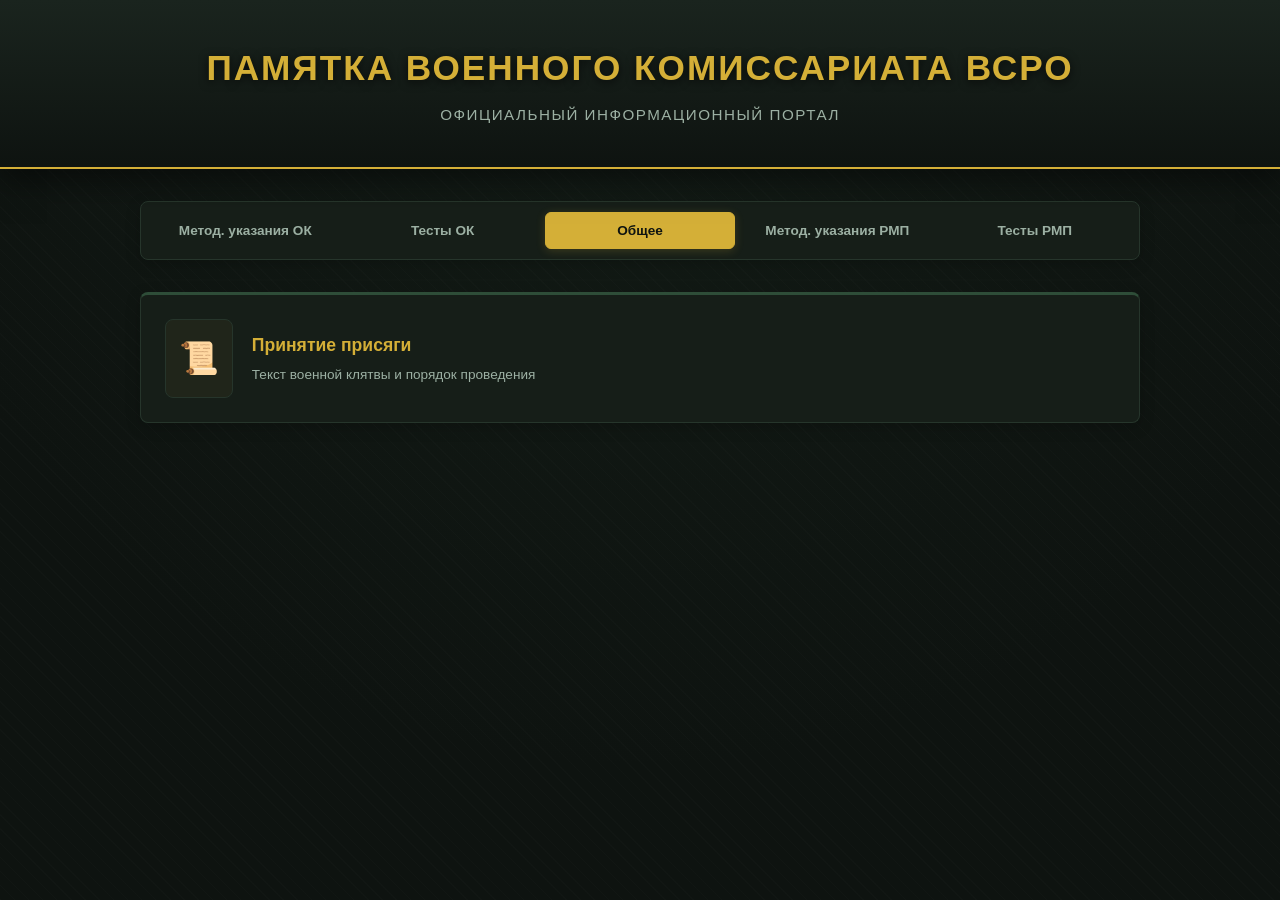
==== commit 8fafea63: "Update index.html" ====
--- a/index.html
+++ b/index.html
@@ -22,8 +22,8 @@
             <div class="nav-tabs">
                 <button class="tab-btn" onclick="switchCategory('ok')">Метод. указания ОК</button>
 				<button class="tab-btn" onclick="switchCategory('tests-ok')">Тесты ОК</button>
-                <button class="tab-btn" onclick="switchCategory('general')">Общее</button>
-                <button class="tab-btn active" onclick="switchCategory('rmp')">Метод. указания РМП</button>
+                <button class="tab-btn active" onclick="switchCategory('general')">Общее</button>
+                <button class="tab-btn" onclick="switchCategory('rmp')">Метод. указания РМП</button>
                 <button class="tab-btn" onclick="switchCategory('tests-rmp')">Тесты РМП</button>
             </div>
         </nav>
@@ -150,4 +150,4 @@
     </script>
 
 </body>
-</html>+</html>
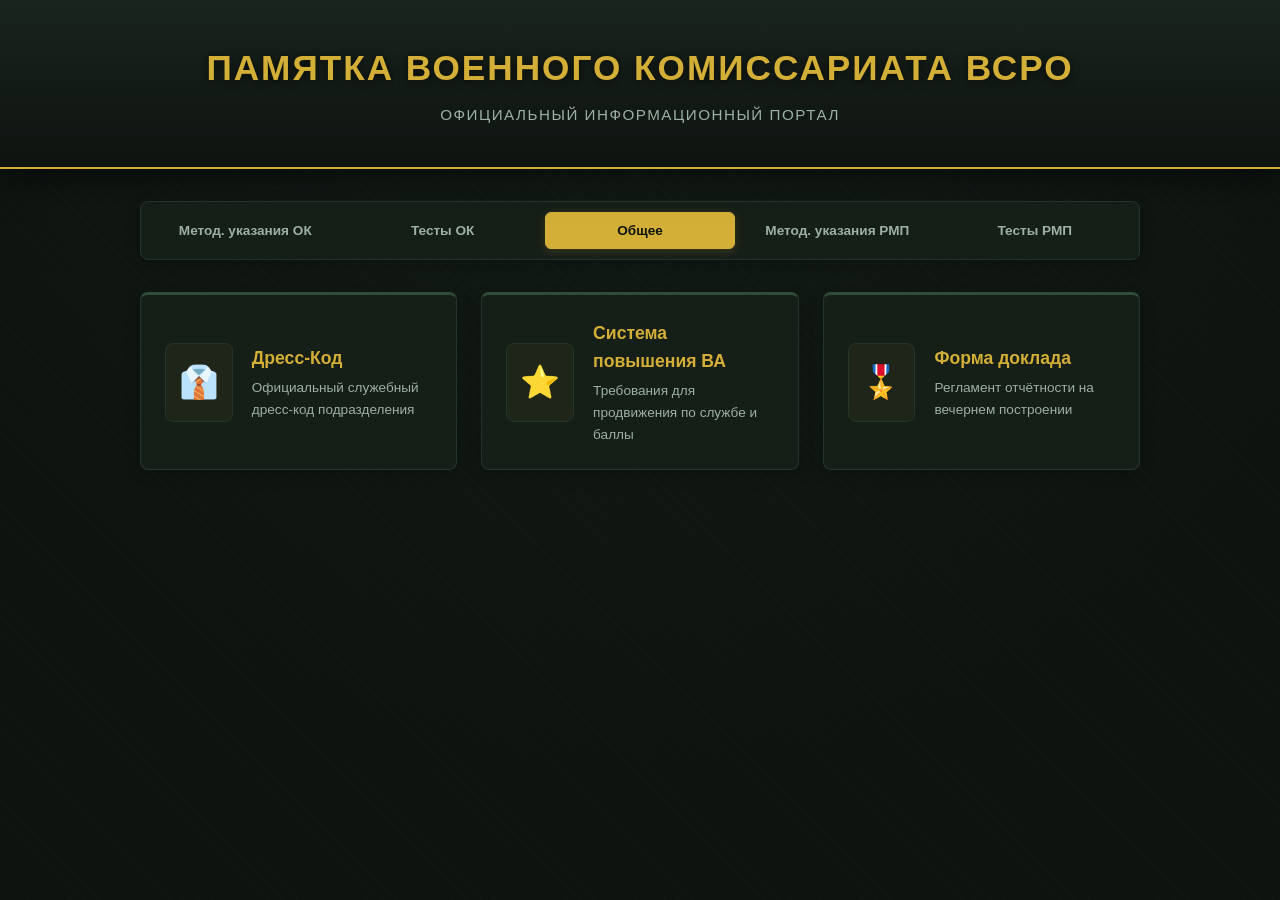
==== commit 9c1d5342: "Add files via upload" ====
--- a/index.html
+++ b/index.html
@@ -50,7 +50,7 @@
         </nav>
 
         <!-- 2. Карточки: Методические указания РМП -->
-        <nav id="cat-rmp" class="nav-grid category-content">
+        <nav id="cat-rmp" class="nav-grid category-content" style="display: none;">
 
             <a href="prisyaga.html" class="nav-card">
                 <div class="nav-icon">📜</div>
@@ -63,7 +63,7 @@
         </nav>
 
         <!-- 3. Карточки: Общее -->
-        <nav id="cat-general" class="nav-grid category-content" style="display: none;">
+        <nav id="cat-general" class="nav-grid category-content">
 
             <a href="dresscode.html" class="nav-card">
                 <div class="nav-icon">👔</div>
@@ -150,4 +150,4 @@
     </script>
 
 </body>
-</html>
+</html>
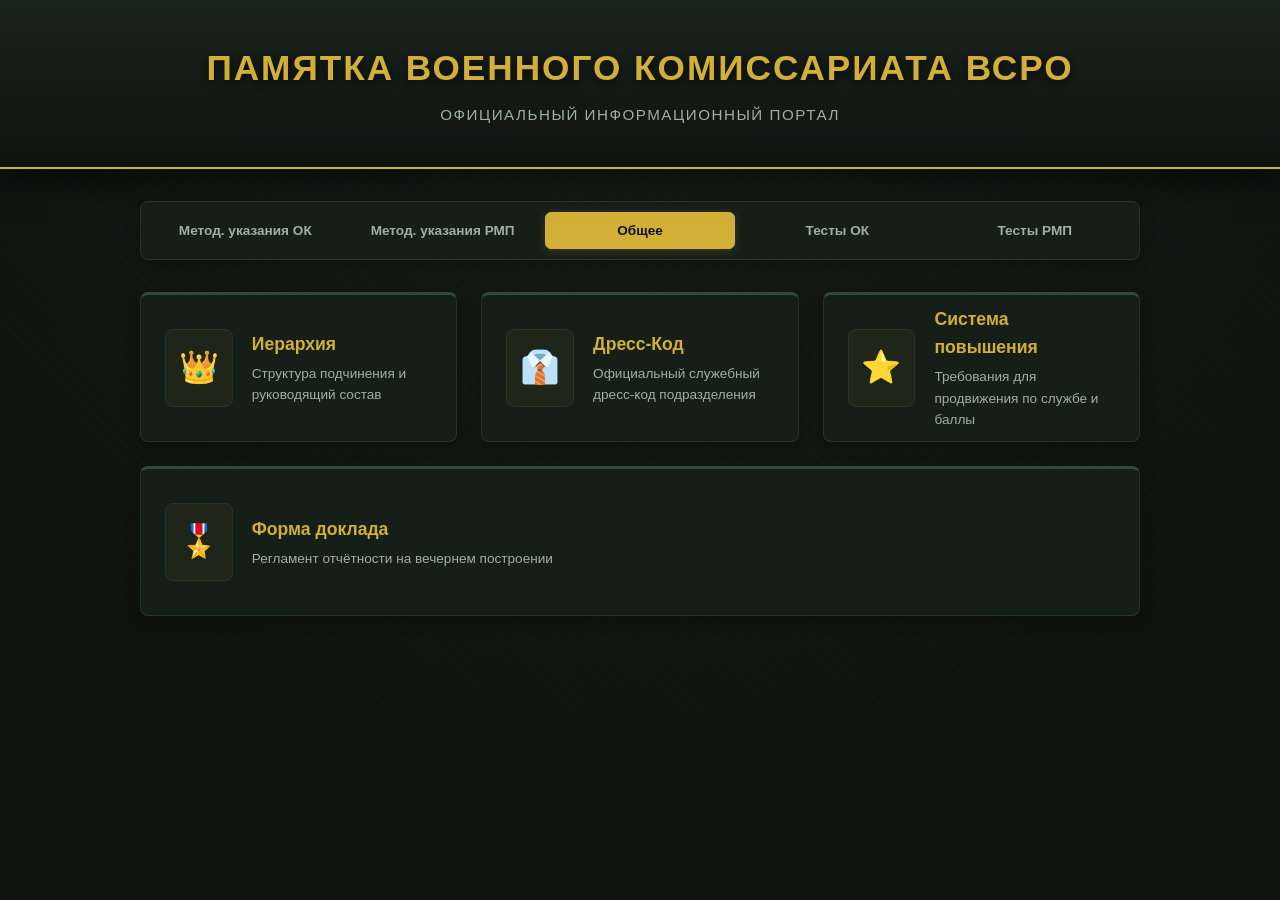
==== commit c9fe3b33: "Add files via upload" ====
--- a/index.html
+++ b/index.html
@@ -20,17 +20,16 @@
         <!-- Кнопки переключения категорий -->
         <nav class="nav-tabs-wrapper">
             <div class="nav-tabs">
-                <button class="tab-btn" onclick="switchCategory('ok')">Метод. указания ОК</button>
-				<button class="tab-btn" onclick="switchCategory('tests-ok')">Тесты ОК</button>
-                <button class="tab-btn active" onclick="switchCategory('general')">Общее</button>
-                <button class="tab-btn" onclick="switchCategory('rmp')">Метод. указания РМП</button>
-                <button class="tab-btn" onclick="switchCategory('tests-rmp')">Тесты РМП</button>
+                <button class="tab-btn" onclick="switchCategory('ok', event)">Метод. указания ОК</button>
+                <button class="tab-btn" onclick="switchCategory('rmp', event)">Метод. указания РМП</button>
+                <button class="tab-btn active" onclick="switchCategory('general', event)">Общее</button>
+                <button class="tab-btn" onclick="switchCategory('tests-ok', event)">Тесты ОК</button>
+                <button class="tab-btn" onclick="switchCategory('tests-rmp', event)">Тесты РМП</button>
             </div>
         </nav>
 
         <!-- 1. Карточки: Методические указания ОК -->
         <nav id="cat-ok" class="nav-grid category-content" style="display: none;">
-
             <a href="sobesedovanie.html" class="nav-card">
                 <div class="nav-icon">📋</div>
                 <div class="nav-content">
@@ -47,11 +46,17 @@
                 </div>
             </a>
 
+            <a href="otchety_ok.html" class="nav-card">
+                <div class="nav-icon">📑</div>
+                <div class="nav-content">
+                    <h3>Проверка отчетов</h3>
+                    <p>Порядок проверки и принятия отчетов военнослужащих ВК</p>
+                </div>
+            </a>        
         </nav>
 
         <!-- 2. Карточки: Методические указания РМП -->
         <nav id="cat-rmp" class="nav-grid category-content" style="display: none;">
-
             <a href="prisyaga.html" class="nav-card">
                 <div class="nav-icon">📜</div>
                 <div class="nav-content">
@@ -60,10 +65,40 @@
                 </div>
             </a>
 
+            <a href="lectures.html" class="nav-card">
+                <div class="nav-icon">📚</div>
+                <div class="nav-content">
+                    <h3>Проведение лекций</h3>
+                    <p>Регламент и правила чтения лекций для состава</p>
+                </div>
+            </a>
+
+            <a href="training.html" class="nav-card">
+                <div class="nav-icon">🏋️‍♂️</div>
+                <div class="nav-content">
+                    <h3>Проведение тренировок</h3>
+                    <p>Порядок организации и фиксации тренировок</p>
+                </div>
+            </a>
+
+            <a href="otchety_rmp.html" class="nav-card">
+                <div class="nav-icon">📑</div>
+                <div class="nav-content">
+                    <h3>Проверка отчетов РМП</h3>
+                    <p>Порядок проверки и принятия отчетов военнослужащих РМП</p>
+                </div>
+            </a>
         </nav>
 
         <!-- 3. Карточки: Общее -->
-        <nav id="cat-general" class="nav-grid category-content">
+        <nav id="cat-general" class="nav-grid category-content" style="display: flex;">
+            <a href="hierarchy.html" class="nav-card">
+                <div class="nav-icon">👑</div>
+                <div class="nav-content">
+                    <h3>Иерархия</h3>
+                    <p>Структура подчинения и руководящий состав</p>
+                </div>
+            </a>
 
             <a href="dresscode.html" class="nav-card">
                 <div class="nav-icon">👔</div>
@@ -76,7 +111,7 @@
             <a href="povyshenie.html" class="nav-card">
                 <div class="nav-icon">⭐</div>
                 <div class="nav-content">
-                    <h3>Система повышения ВА</h3>
+                    <h3>Система повышения</h3>
                     <p>Требования для продвижения по службе и баллы</p>
                 </div>
             </a>
@@ -88,12 +123,10 @@
                     <p>Регламент отчётности на вечернем построении</p>
                 </div>
             </a>
-
         </nav>
 
         <!-- 4. Карточки: Тесты ОК -->
         <nav id="cat-tests-ok" class="nav-grid category-content" style="display: none;">
-
             <a href="test_ok_kadr.html" class="nav-card">
                 <div class="nav-icon">📊</div>
                 <div class="nav-content">
@@ -101,12 +134,10 @@
                     <p>-</p>
                 </div>
             </a>
-
         </nav>
 
         <!-- 5. Карточки: Тесты РМП -->
         <nav id="cat-tests-rmp" class="nav-grid category-content" style="display: none;">
-
             <a href="test_ustav.html" class="nav-card">
                 <div class="nav-icon">📝</div>
                 <div class="nav-content">
@@ -122,14 +153,13 @@
                     <p>-</p>
                 </div>
             </a>
-
         </nav>
 
     </main>
 
-    <!-- Скрипт для мгновенного переключения карточек -->
+    <!-- Скрипт переключения карточек -->
     <script>
-        function switchCategory(catName) {
+        function switchCategory(catName, e) {
             // Скрываем все категории карточек
             const categories = document.querySelectorAll('.category-content');
             categories.forEach(cat => cat.style.display = 'none');
@@ -138,14 +168,16 @@
             const buttons = document.querySelectorAll('.tab-btn');
             buttons.forEach(btn => btn.classList.remove('active'));
 
-            // Показываем нужную категорию
+            // Показываем нужную категорию через Flexbox
             const activeCategory = document.getElementById('cat-' + catName);
             if (activeCategory) {
-                activeCategory.style.display = 'grid';
+                activeCategory.style.display = 'flex';
             }
 
             // Ставим активный класс на нажатую кнопку
-            event.currentTarget.classList.add('active');
+            if (e && e.currentTarget) {
+                e.currentTarget.classList.add('active');
+            }
         }
     </script>
 
--- a/style.css
+++ b/style.css
@@ -67,12 +67,15 @@
 /* ==========================================================================
    КАРТОЧКИ НА ГЛАВНОЙ СТРАНИЦЕ (INDEX.HTML)
    ========================================================================== */
+.category-content {
+    display: none; /* По умолчанию категории скрыты */
+}
+
 .nav-grid {
-    display: grid;
-    grid-template-columns: repeat(auto-fit, minmax(280px, 1fr));
+    display: flex; /* Флексбоксы без !important для работы переноса */
+    flex-wrap: wrap;
     gap: 1.5rem;
-    width: 100%;
-    max-width: 1000px;
+    width: 1000px;
     margin: 2rem auto;
 }
 
@@ -89,6 +92,10 @@
     color: var(--text-primary);
     transition: all 0.3s cubic-bezier(0.4, 0, 0.2, 1);
     box-shadow: 0 4px 15px rgba(0,0,0,0.2);
+    height: 150px;
+    flex: 1 1 calc(33.333% - 1.5rem); /* Карточка занимает ~1/3 ширины */
+    min-width: 280px;                 /* Переносится при сужении */
+    box-sizing: border-box;
 }
 
 .nav-card:hover {
@@ -232,7 +239,7 @@
 .rank-card {
     background-color: var(--bg-main);
     border-left: 4px solid var(--accent-gold);
-    padding: 1.25rem 1.5rem; /* 1.5rem делает нужный отступ от линии */
+    padding: 1.25rem 1.5rem;
     border-radius: 4px;
     margin-bottom: 1.25rem;
 }
@@ -244,7 +251,7 @@
 /* Фикс маркированного списка внутри блока */
 .rank-card ul {
     list-style-type: disc;
-    padding-left: 1.25rem; /* Задвигает точки внутрь блока */
+    padding-left: 1.25rem;
     margin-bottom: 0;
 }
 
@@ -300,7 +307,7 @@
 }
 
 .points-list li strong {
-    color: var(--accent-hover);
+    color: var(--accent-gold);
     white-space: nowrap;
 }
 
@@ -330,7 +337,7 @@
 }
 
 .step-title-warning {
-    color: var(--accent-hover);
+    color: var(--accent-gold);
     font-size: 1.25rem;
     font-weight: bold;
     margin-bottom: 0.75rem;
@@ -373,24 +380,6 @@
     border-left-color: #e74c3c;
 }
 
-/* Блоки речей и цитат */
-.speech-box {
-    background-color: var(--bg-main);
-    border-left: 3px solid var(--accent-gold);
-    border-radius: 4px;
-    padding: 1.25rem;
-    margin-top: 0.75rem;
-    font-style: italic;
-}
-
-.speech-box p {
-    margin-bottom: 0.75rem;
-}
-
-.speech-box p:last-child {
-    margin-bottom: 0;
-}
-
 /* Оформление текста самой присяги */
 .oath-box {
     background-color: var(--bg-main);
@@ -409,7 +398,7 @@
 
 .speech-highlight {
     font-weight: bold;
-    color: var(--accent-hover);
+    color: var(--accent-gold);
     font-style: normal;
 }
 
@@ -448,25 +437,20 @@
     object-fit: cover;
     border-radius: 4px;
     border: 1px solid var(--border-color);
-}
-
-/* Подпись под изображением */
+    cursor: pointer;
+    transition: transform 0.2s ease, filter 0.2s ease;
+}
+
+.dresscode-img:hover {
+    filter: brightness(1.1);
+}
+
 .dresscode-label {
     display: block;
     margin-top: 0.75rem;
     font-weight: bold;
     color: var(--accent-gold);
     font-size: 0.95rem;
-}
-
-/* Указатель при наведении на изображение */
-.dresscode-img {
-    cursor: pointer;
-    transition: transform 0.2s ease, filter 0.2s ease;
-}
-
-.dresscode-img:hover {
-    filter: brightness(1.1);
 }
 
 /* Модальное окно просмотра картинок */
@@ -526,23 +510,6 @@
     to { opacity: 1; }
 }
 
-/* Исправление переменной --accent-hover */
-.step-title-warning {
-    color: var(--accent-gold);
-    font-size: 1.25rem;
-    font-weight: bold;
-    margin-bottom: 0.75rem;
-}
-
-/* Сплавленный акцент для ура и баллов */
-.speech-highlight,
-.points-list li strong {
-    color: var(--accent-gold);
-    font-weight: bold;
-    font-style: normal;
-}
-
-/* Предупреждающая плашка */
 .info-note-warning {
     background-color: var(--bg-main);
     border-left: 3px solid #f39c12;
@@ -557,13 +524,13 @@
    НАВИГАЦИОННЫЕ ТАБЫ / ПЕРЕКЛЮЧАТЕЛИ (5 КНОПОК)
    ========================================================================== */
 .nav-tabs-wrapper {
-	width: 1000px;
+    max-width: 1000px;
     margin: 0 auto 1.5rem auto;
 }
 
 .nav-tabs {
-    width: 100%; /* Гарантирует, что блок не будет сжиматься */
-    box-sizing: border-box; /* Чтобы padding не раздувал ширину */
+    width: 100%;
+    box-sizing: border-box;
     display: flex;
     justify-content: space-between;
     align-items: center;
@@ -573,16 +540,12 @@
     padding: 0.6rem;
     border-radius: 8px;
     box-shadow: 0 4px 15px rgba(0, 0, 0, 0.2);
-	
 }
 
 .tab-btn {
-    /* Фиксированная ширина для 5 кнопок */
-	flex: 1; /* Каждая кнопка занимает ровно 1/5 часть */
-    width: 180px;
+    flex: 1;
     padding: 0.65rem 0.25rem;
-	text-align: center;
-    
+    text-align: center;
     color: var(--text-secondary);
     background: transparent;
     font-weight: bold;
@@ -592,7 +555,6 @@
     border: 1px solid transparent;
     cursor: pointer;
     transition: all 0.25s ease;
-    text-align: center;
     white-space: nowrap;
 }
 
@@ -609,16 +571,18 @@
     box-shadow: 0 2px 10px var(--accent-gold-glow);
 }
 
-/* Адаптируемость для планшетов и телефонов */
 @media (max-width: 980px) {
+    .nav-tabs {
+        flex-wrap: wrap;
+    }
     .tab-btn {
-        width: 30%; /* По 3 кнопки в ряд */
+        flex: 1 1 30%;
     }
 }
 
 @media (max-width: 600px) {
     .tab-btn {
-        width: 100%; /* По 1 кнопке во всю ширину */
+        flex: 1 1 100%;
     }
 }
 
@@ -675,4 +639,249 @@
     transform: translateY(-2px);
     box-shadow: 0 6px 20px rgba(212, 175, 55, 0.4);
     background: #e5c158;
+}
+
+/* ==========================================================================
+   ИЕРАРХИЯ С ДВУМЯ ВЕТКАМИ
+   ========================================================================== */
+.hierarchy-tree {
+    display: flex;
+    flex-direction: column;
+    align-items: center;
+    gap: 0.5rem;
+    margin-top: 1.5rem;
+    width: 100%;
+}
+
+.hierarchy-top {
+    display: flex;
+    flex-direction: column;
+    align-items: center;
+    gap: 0.5rem;
+    width: 100%;
+    max-width: 450px;
+}
+
+.hierarchy-split-arrow {
+    color: var(--accent-gold);
+    font-size: 1.5rem;
+    line-height: 1;
+    margin: 0.5rem 0;
+}
+
+.hierarchy-branches {
+    display: grid;
+    grid-template-columns: 1fr 1fr;
+    gap: 1.5rem;
+    width: 100%;
+    max-width: 900px;
+}
+
+.hierarchy-branch {
+    display: flex;
+    flex-direction: column;
+    align-items: center;
+    gap: 0.5rem;
+    background: rgba(255, 255, 255, 0.02);
+    border: 1px dashed var(--border-color);
+    border-radius: 12px;
+    padding: 1rem;
+}
+
+.branch-header {
+    font-family: var(--font-heading);
+    font-size: 1.1rem;
+    font-weight: bold;
+    color: var(--accent-gold);
+    text-transform: uppercase;
+    letter-spacing: 1px;
+    margin-bottom: 0.5rem;
+    text-align: center;
+    border-bottom: 2px solid var(--accent-gold);
+    padding-bottom: 0.3rem;
+    width: 100%;
+}
+
+.hierarchy-card {
+    width: 100%;
+    background: var(--bg-main);
+    border: 1px solid var(--border-color);
+    border-radius: 8px;
+    padding: 0.85rem 1rem;
+    text-align: center;
+    transition: transform 0.2s ease, border-color 0.2s ease;
+}
+
+.hierarchy-card:hover {
+    transform: translateY(-2px);
+    border-color: var(--accent-gold);
+}
+
+.hierarchy-badge {
+    font-size: 0.7rem;
+    text-transform: uppercase;
+    letter-spacing: 1px;
+    color: var(--text-secondary);
+    margin-bottom: 0.2rem;
+}
+
+.hierarchy-role {
+    font-size: 1.05rem;
+    font-weight: bold;
+    color: var(--text-primary);
+}
+
+.hierarchy-arrow {
+    color: var(--accent-gold);
+    font-size: 1.1rem;
+    line-height: 1;
+    opacity: 0.8;
+}
+
+.hierarchy-card.level-command {
+    border-left: 4px solid #e74c3c;
+}
+
+.hierarchy-card.level-command .hierarchy-role {
+    color: var(--accent-gold);
+}
+
+.hierarchy-card.level-head {
+    border-left: 4px solid var(--accent-gold);
+}
+
+.hierarchy-card.level-deputy {
+    border-left: 4px solid #f39c12;
+}
+
+.hierarchy-card.level-senior {
+    border-left: 4px solid #2980b9;
+}
+
+.hierarchy-card.level-instructor {
+    border-left: 4px solid #27ae60;
+}
+
+@media (max-width: 768px) {
+    .hierarchy-branches {
+        grid-template-columns: 1fr;
+        gap: 1.5rem;
+    }
+}
+
+/* Стили для статьи и списков */
+.content-card {
+    background: #1e1e24;
+    border-radius: 12px;
+    padding: 24px;
+    color: #e0e0e0;
+    box-shadow: 0 4px 12px rgba(0, 0, 0, 0.3);
+}
+
+.content-card h2 {
+    margin-top: 0;
+    color: #fff;
+    border-bottom: 2px solid #333;
+    padding-bottom: 10px;
+}
+
+/* Нумерованный список шагов */
+.steps-list {
+    list-style: none;
+    counter-reset: step-counter;
+    padding-left: 0;
+    margin-top: 20px;
+}
+
+.steps-list > li {
+    position: relative;
+    counter-increment: step-counter;
+    background: #282830;
+    border-left: 4px solid #4f46e5;
+    padding: 16px 20px 16px 55px;
+    margin-bottom: 16px;
+    border-radius: 6px;
+}
+
+.steps-list > li::before {
+    content: counter(step-counter);
+    position: absolute;
+    left: 16px;
+    top: 16px;
+    background: #4f46e5;
+    color: #fff;
+    font-weight: bold;
+    width: 26px;
+    height: 26px;
+    border-radius: 50%;
+    display: flex;
+    align-items: center;
+    justify-content: center;
+    font-size: 14px;
+}
+
+/* ==========================================
+   Стили рамок для форм отчетов
+   ========================================== */
+
+.step-desc {
+    margin-bottom: 12px;
+    color: #b0b0ba;
+}
+
+.form-card {
+    background-color: #141417;
+    border: 1px solid var(--accent-gold, #d4af37);
+    border-left: 4px solid var(--accent-gold, #d4af37);
+    border-radius: 8px;
+    padding: 16px 20px;
+    margin: 15px 0 25px 0;
+    box-shadow: inset 0 0 10px rgba(0, 0, 0, 0.5);
+}
+
+.form-header {
+    font-size: 0.95rem;
+    font-weight: bold;
+    color: var(--accent-gold, #d4af37);
+    text-transform: uppercase;
+    letter-spacing: 0.5px;
+    margin-bottom: 12px;
+    display: flex;
+    align-items: center;
+    gap: 8px;
+}
+
+.form-code {
+    font-family: 'Consolas', 'Courier New', monospace;
+    font-size: 0.9rem;
+    color: #e0e0e0;
+    line-height: 1.6;
+    white-space: pre-wrap;
+    word-break: break-word;
+    background: rgba(0, 0, 0, 0.3);
+    padding: 12px;
+    border-radius: 6px;
+    border: 1px solid #2a2a30;
+    margin: 0;
+}
+
+/* Подсписки с маркерами */
+.steps-list ul {
+    margin-top: 10px;
+    margin-bottom: 0;
+    padding-left: 20px;
+    color: #b0b0ba;
+}
+
+.steps-list ul li {
+    margin-bottom: 6px;
+}
+
+/* Оформление кода/тегов */
+code {
+    background: #18181c;
+    color: #38bdf8;
+    padding: 2px 6px;
+    border-radius: 4px;
+    font-family: monospace;
 }
